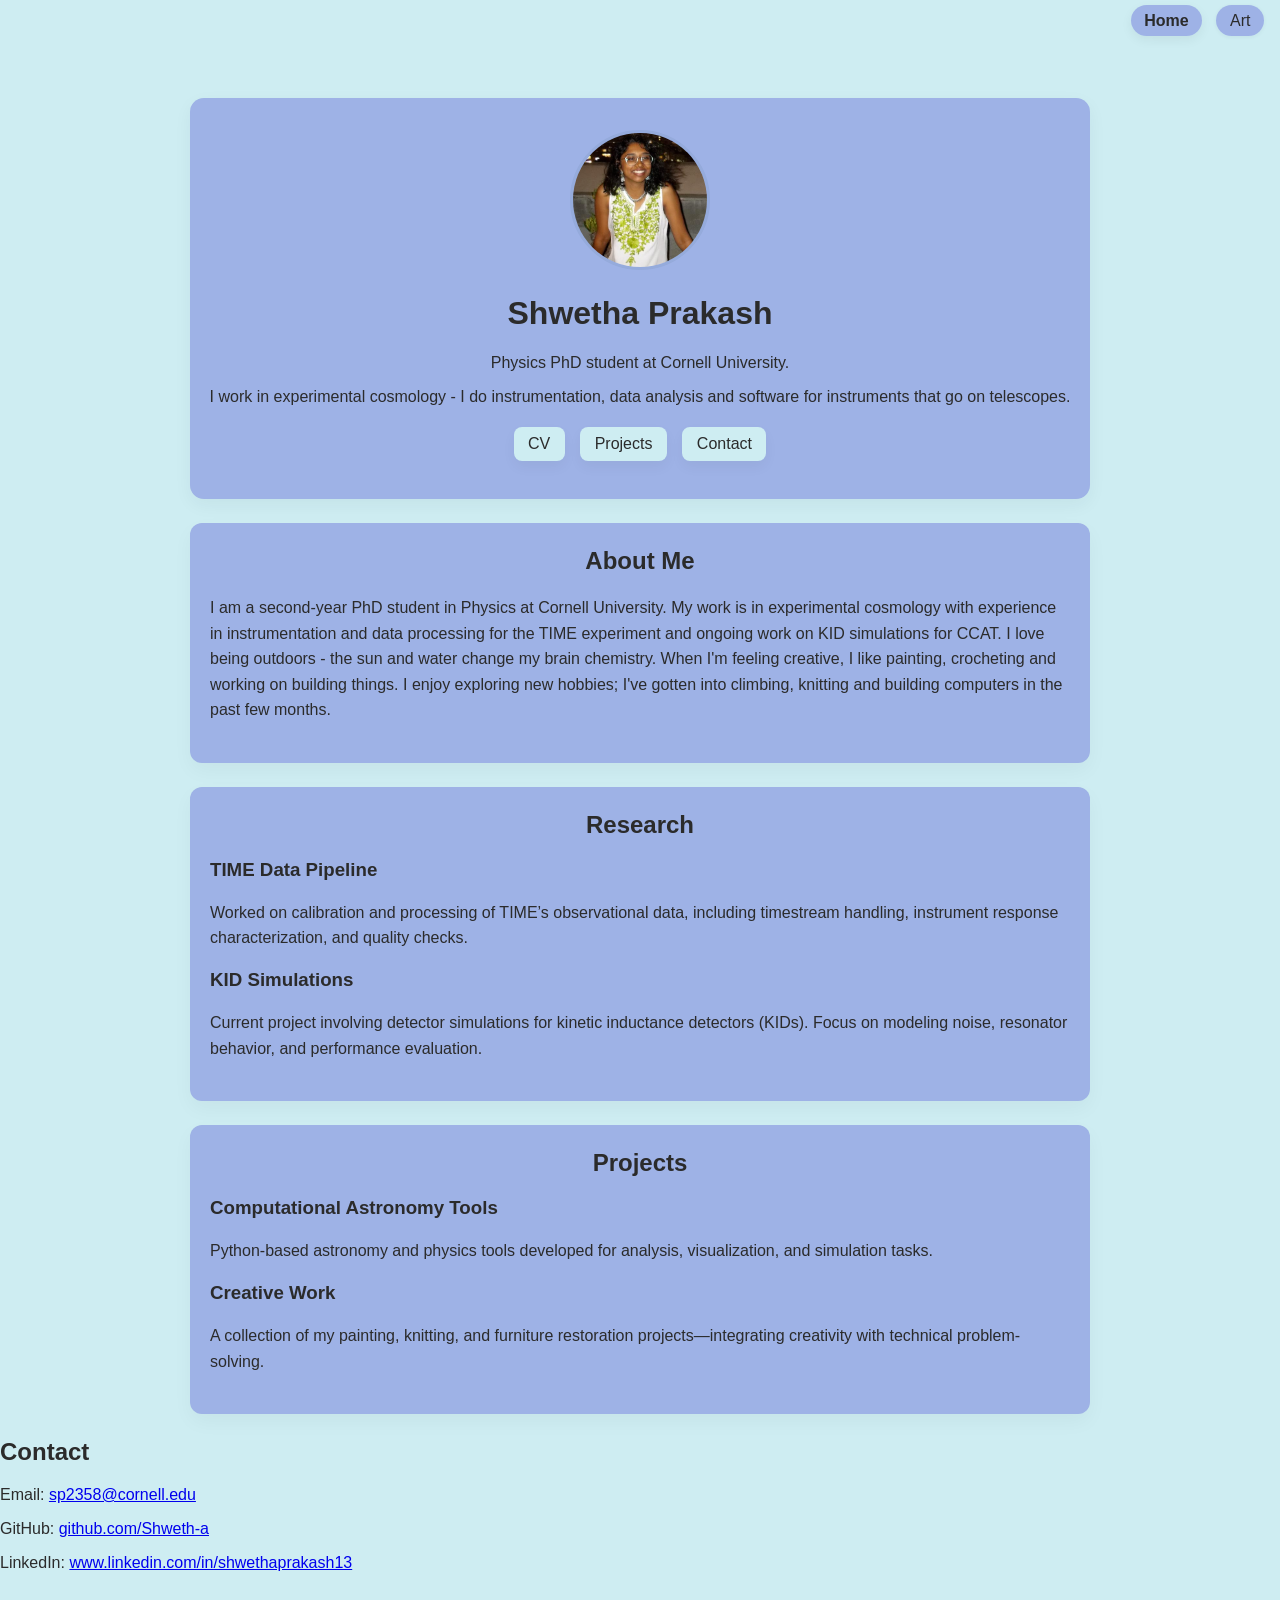
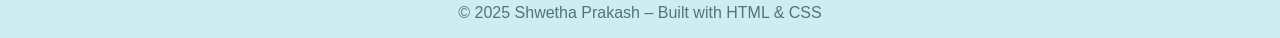
==== index.html @ f6f3fb2b "new color scheme and art page" ====
<!DOCTYPE html>
<html lang="en">
<head>
    <meta charset="UTF-8" />
    <meta name="viewport" content="width=device-width, initial-scale=1.0" />
    <title>Shwetha Prakash</title>
    <link rel="stylesheet" href="styles.css">
</head>
<body>
    <header class="site-header">
        <h1 class="sr-only">Shwetha Prakash</h1>
        <nav class="main-nav">
            <a href="index.html" aria-current="page">Home</a>
            <a href="art.html">Art</a>
        </nav>
    </header>
    <header class="hero">
        <img src="images/profile.png" alt="Your Photo" class="profile-photo" />
        <h1>Shwetha Prakash</h1>
        <p>Physics PhD student at Cornell University. </p>
        <p>I work in experimental cosmology - I do instrumentation, data analysis and software for instruments that go on telescopes. </p>
        <div class="button-container">
            <a href="cv.pdf">CV</a>
            <a href="#projects">Projects</a>
            <a href="#contact">Contact</a>
        </div>
    </header>

    <section id="about">
        <h2>About Me</h2>
        <p>I am a second-year PhD student in Physics at Cornell University. My work is in experimental cosmology with experience in instrumentation and data processing for the TIME experiment and ongoing work on KID simulations for CCAT. I love being outdoors - the sun and water change my brain chemistry. When I'm feeling creative, I like painting, crocheting and working on building things. I enjoy exploring new hobbies; I've gotten into climbing, knitting and building computers in the past few months. </p>
    </section>

    <section id="research">
        <h2>Research</h2>
        <div class="project">
            <h3>TIME Data Pipeline</h3>
            <p>Worked on calibration and processing of TIME’s observational data, including timestream handling, instrument response characterization, and quality checks.</p>
        </div>
        <div class="project">
            <h3>KID Simulations</h3>
            <p>Current project involving detector simulations for kinetic inductance detectors (KIDs). Focus on modeling noise, resonator behavior, and performance evaluation.</p>
        </div>
    </section>

    <section id="projects">
        <h2>Projects</h2>
        <div class="project">
            <h3>Computational Astronomy Tools</h3>
            <p>Python-based astronomy and physics tools developed for analysis, visualization, and simulation tasks.</p>
        </div>
        <div class="project">
            <h3>Creative Work</h3>
            <p>A collection of my painting, knitting, and furniture restoration projects—integrating creativity with technical problem-solving.</p>
        </div>
    </section>

    <section id="contact">
        <h2>Contact</h2>
        <p>Email: <a href="mailto:sp2358@cornell.edu">sp2358@cornell.edu</a></p>
        <p>GitHub: <a href="https://github.com/Shweth-a">github.com/Shweth-a</a></p>
        <p>LinkedIn: <a href="https://www.linkedin.com/in/shwethaprakash13">www.linkedin.com/in/shwethaprakash13</a></p>
    </section>

    <footer class="site-footer">
        © 2025 Shwetha Prakash – Built with HTML & CSS
    </footer>
</body>
</html>
---- styles.css ----
:root{
  --bg: #CEEDF2; 
  --white: #ffffff;
  --text: #2B2B2B; 
  --card-bg: #9EB2E6; 
}
*{box-sizing:border-box}
html,body{height:100%}
.body, body{
  margin:0;
  font-family: -apple-system, BlinkMacSystemFont, "Segoe UI", Roboto, "Helvetica Neue", Arial;
  background:var(--bg);
  color:var(--text);
  -webkit-font-smoothing:antialiased;
  -moz-osx-font-smoothing:grayscale;
}
.site-header{
  position:sticky;
  top:0;
  z-index:40;
  display:flex;
  justify-content:flex-end;
  align-items:center;
  gap:1rem;
  padding:0.75rem 1rem;
  background:transparent;
}
.site-header h1{margin:0;font-size:1rem}
.main-nav a{
  color:var(--text);
  text-decoration:none;
  margin-left:0.6rem;
  padding:0.45rem 0.85rem;
  border-radius:999px;
  background:var(--card-bg);
  box-shadow:0 1px 4px rgba(8,48,58,0.06);
}
.main-nav a[aria-current="page"]{
  font-weight:700;
  background: var(--card-bg);
  color: var(--text);
  box-shadow:0 4px 12px rgba(0,0,0,0.06);
}
.container{max-width:900px;margin:2.5rem auto;padding:0 1rem}
.hero{
  max-width:900px;
  margin:3.5rem auto 1.5rem auto;
  padding:2rem 1rem;
  border-radius:14px;
  background: var(--card-bg);
  box-shadow:0 6px 18px rgba(8,48,58,0.05);
  text-align:center;
}
.section-box,
#about, #research, #projects{
  max-width:900px;
  margin:1.5rem auto;
  padding:1.5rem 1.25rem;
  border-radius:12px;
  background:var(--card-bg);
  color:var(--text);
  box-shadow:0 8px 20px rgba(0,0,0,0.04);
}
.section-box h2, #about h2, #research h2, #projects h2{
  margin-top:0;
  color:var(--text);
  text-align:center;
}
.section-box p, #about p, #research p, #projects p{
  color:var(--text);
  line-height:1.6;
}
.button-container{margin-top:1rem}
.button-container a{
  display:inline-block;
  margin:0.35rem;
  padding:0.5rem 0.9rem;
  border-radius:8px;
  background:var(--bg);
  color:var(--text);
  text-decoration:none;
  box-shadow:0 6px 14px rgba(0,0,0,0.045);
}
.profile-photo{width:140px;height:140px;border-radius:50%;object-fit:cover;border:3px solid rgba(8,48,58,0.06);background:var(--muted)}
.intro-text h2{margin:0 0 0.5rem 0}
.intro-text p{margin:0;color:var(--text)}
.site-footer{padding:1rem;text-align:center;opacity:0.9;color:rgba(8,48,58,0.7)}

/* Art gallery */
.gallery{display:grid;grid-template-columns:repeat(auto-fill,minmax(200px,1fr));gap:1rem;margin-top:1rem}
.art-card{background:var(--card-bg);padding:0.5rem;border-radius:8px;display:flex;flex-direction:column;align-items:center}
.art-card img{width:100%;height:160px;object-fit:cover;border-radius:6px}
.art-card p{margin:0.5rem 0 0 0;font-size:0.95rem;color:var(--text)}

@media (max-width:560px){
  .intro{flex-direction:column;text-align:center}
  .profile-photo{width:120px;height:120px}
  .site-header{justify-content:flex-end;padding:0.5rem}
}

/* Utility */
.sr-only{position:absolute!important;height:1px;width:1px;overflow:hidden;clip:rect(1px,1px,1px,1px);white-space:nowrap}
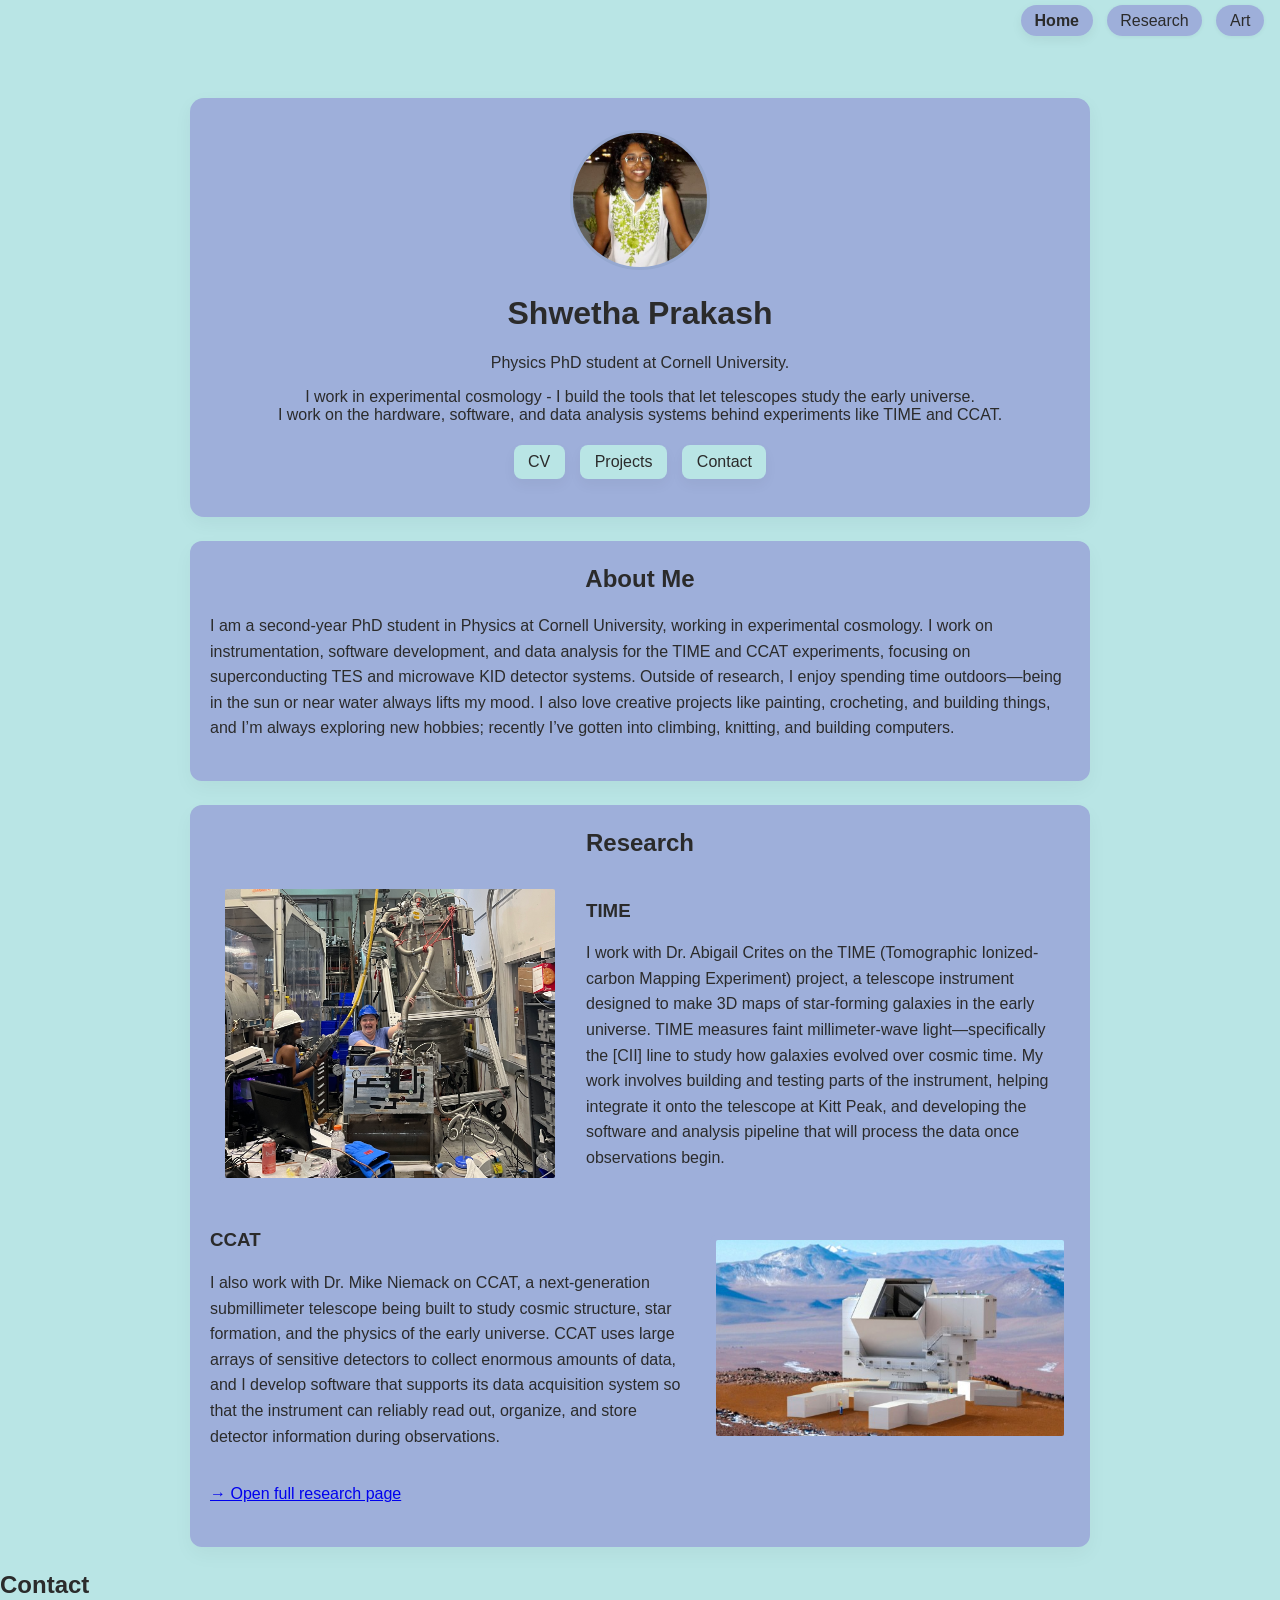
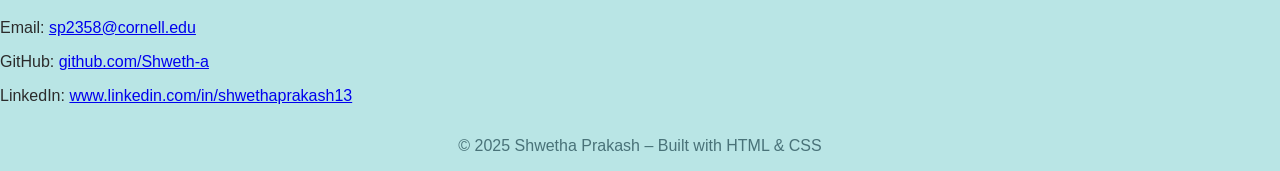
==== commit b95f9a12: "main page and art page" ====
--- a/index.html
+++ b/index.html
@@ -11,6 +11,7 @@
         <h1 class="sr-only">Shwetha Prakash</h1>
         <nav class="main-nav">
             <a href="index.html" aria-current="page">Home</a>
+            <a href="research.html">Research</a>
             <a href="art.html">Art</a>
         </nav>
     </header>
@@ -18,7 +19,8 @@
         <img src="images/profile.png" alt="Your Photo" class="profile-photo" />
         <h1>Shwetha Prakash</h1>
         <p>Physics PhD student at Cornell University. </p>
-        <p>I work in experimental cosmology - I do instrumentation, data analysis and software for instruments that go on telescopes. </p>
+        <p>I work in experimental cosmology - I build the tools that let telescopes study the early universe. <br>
+        I work on the hardware, software, and data analysis systems behind experiments like TIME and CCAT. </p>
         <div class="button-container">
             <a href="cv.pdf">CV</a>
             <a href="#projects">Projects</a>
@@ -28,31 +30,34 @@
 
     <section id="about">
         <h2>About Me</h2>
-        <p>I am a second-year PhD student in Physics at Cornell University. My work is in experimental cosmology with experience in instrumentation and data processing for the TIME experiment and ongoing work on KID simulations for CCAT. I love being outdoors - the sun and water change my brain chemistry. When I'm feeling creative, I like painting, crocheting and working on building things. I enjoy exploring new hobbies; I've gotten into climbing, knitting and building computers in the past few months. </p>
-    </section>
+        <p> I am a second-year PhD student in Physics at Cornell University, working in experimental cosmology. I work on instrumentation, software development, and data analysis for the TIME and CCAT experiments, focusing on superconducting TES and microwave KID detector systems. Outside of research, I enjoy spending time outdoors—being in the sun or near water always lifts my mood. I also love creative projects like painting, crocheting, and building things, and I’m always exploring new hobbies; recently I’ve gotten into climbing, knitting, and building computers. </p>
+        </section>
 
-    <section id="research">
+    <section id="research" class="section-box">
         <h2>Research</h2>
-        <div class="project">
-            <h3>TIME Data Pipeline</h3>
-            <p>Worked on calibration and processing of TIME’s observational data, including timestream handling, instrument response characterization, and quality checks.</p>
-        </div>
-        <div class="project">
-            <h3>KID Simulations</h3>
-            <p>Current project involving detector simulations for kinetic inductance detectors (KIDs). Focus on modeling noise, resonator behavior, and performance evaluation.</p>
-        </div>
-    </section>
+                <div class="research-grid">
+                    <div class="research-row">
+                        <div class="research-media delta5 small">
+                            <img src="images/research_pp.jpg" alt="TIME instrument" />
+                        </div>
+                        <div class="research-body">
+                            <h3>TIME</h3>
+                            <p>I work with Dr. Abigail Crites on the TIME (Tomographic Ionized-carbon Mapping Experiment) project, a telescope instrument designed to make 3D maps of star-forming galaxies in the early universe. TIME measures faint millimeter-wave light—specifically the [CII] line to study how galaxies evolved over cosmic time. My work involves building and testing parts of the instrument, helping integrate it onto the telescope at Kitt Peak, and developing the software and analysis pipeline that will process the data once observations begin.</p>
+                        </div>
+                    </div>
 
-    <section id="projects">
-        <h2>Projects</h2>
-        <div class="project">
-            <h3>Computational Astronomy Tools</h3>
-            <p>Python-based astronomy and physics tools developed for analysis, visualization, and simulation tasks.</p>
-        </div>
-        <div class="project">
-            <h3>Creative Work</h3>
-            <p>A collection of my painting, knitting, and furniture restoration projects—integrating creativity with technical problem-solving.</p>
-        </div>
+                    <div class="research-row reverse">
+                        <div class="research-body">
+                            <h3>CCAT</h3>
+                            <p>I also work with Dr. Mike Niemack on CCAT, a next-generation submillimeter telescope being built to study cosmic structure, star formation, and the physics of the early universe. CCAT uses large arrays of sensitive detectors to collect enormous amounts of data, and I develop software that supports its data acquisition system so that the instrument can reliably read out, organize, and store detector information during observations.</p>
+                        </div>
+                        <div class="research-media medium">
+                            <img src="images/research_pp2.jpg" alt="CCAT instrument" />
+                        </div>
+                    </div>
+                </div>
+        
+        <p style="margin-top:0.75rem"><a href="research.html">→ Open full research page</a></p>
     </section>
 
     <section id="contact">
--- a/styles.css
+++ b/styles.css
@@ -1,8 +1,11 @@
 :root{
-  --bg: #CEEDF2; 
+  --bg: #b9e5e5; 
   --white: #ffffff;
   --text: #2B2B2B; 
-  --card-bg: #9EB2E6; 
+  --card-bg: #9eafda; 
+  /* Research image size defaults (can be overridden per-entry) */
+  --research-img-max-width: 360px;
+  --research-img-max-height: 320px;
 }
 *{box-sizing:border-box}
 html,body{height:100%}
@@ -51,6 +54,16 @@
   box-shadow:0 6px 18px rgba(8,48,58,0.05);
   text-align:center;
 }
+
+/* Add extra space under the hero heading and more bottom padding for the intro box */
+.hero h2{margin-bottom:1.5rem}
+
+/* page-specific: add space above the Art page heading only */
+.art-page .hero{
+  padding-top:1rem;
+  padding-bottom:1rem;
+}
+.art-page .hero h2{padding-top:0;margin:1rem 0}
 .section-box,
 #about, #research, #projects{
   max-width:900px;
@@ -92,6 +105,56 @@
 .art-card img{width:100%;height:160px;object-fit:cover;border-radius:6px}
 .art-card p{margin:0.5rem 0 0 0;font-size:0.95rem;color:var(--text)}
 
+/* Framed gallery styles */
+.art-gallery{display:grid;grid-template-columns:repeat(auto-fill,minmax(220px,1fr));gap:1rem;margin-top:1rem;align-items:start}
+.art-frame{background:#b9e5e5;border-radius:10px;padding:0.6rem;display:flex;flex-direction:column;align-items:center;box-shadow:0 8px 18px rgba(0,0,0,0.04);}
+.art-frame img{width:100%;height:220px;object-fit:cover;border-radius:6px;border:6px solid var(--card-bg);background:var(--white)}
+.art-meta{margin-top:0.6rem;font-size:0.85rem;color:var(--text);opacity:0.75}
+
+/* separate the art intro box from the main heading */
+/* .art-intro removed: intro box deleted from art page */
+
+/* Lightbox / zoom styles */
+.lightbox{position:fixed;inset:0;display:none;align-items:center;justify-content:center;background:rgba(0,0,0,0.8);z-index:1200;padding:2rem}
+.lightbox.open{display:flex}
+.lightbox-img{max-width:92%;max-height:92vh;border-radius:8px;box-shadow:0 18px 40px rgba(0,0,0,0.6)}
+.lightbox-caption{color:var(--white);margin-top:0.75rem;text-align:center;opacity:0.95}
+.lightbox-close{position:absolute;right:1rem;top:1rem;background:transparent;border:none;color:var(--white);font-size:2.2rem;line-height:1;cursor:pointer}
+.lightbox-close:focus{outline:2px solid var(--white);outline-offset:4px}
+
+/* prevent background scroll when lightbox open */
+body.lightbox-open{overflow:hidden}
+
+/* Research section: image left, text right inside boxed section */
+.research-content{display:flex;gap:1rem;align-items:flex-start}
+.research-grid{display:flex;flex-direction:column;gap:1rem}
+.research-row{display:grid;gap:1rem;align-items:center;grid-auto-flow:dense}
+/* Non-reverse rows: media on the left (fixed max width), text on the right (flexible)
+  Reverse rows: text on the left (flexible), media on the right (fixed max width) */
+.research-row:not(.reverse){grid-template-columns: minmax(0, var(--research-img-max-width)) 1fr}
+.research-row.reverse{grid-template-columns: 1fr minmax(0, var(--research-img-max-width))}
+.research-row.reverse > .research-media{grid-column:2}
+.research-row.reverse > .research-body{grid-column:1}
+.research-row > .research-body,
+.research-row > .research-media{min-width:0}
+.research-media{display:flex;align-items:center;justify-content:center}
+.research-media img{display:block;width:100%;max-width:var(--research-img-max-width);max-height:var(--research-img-max-height);height:auto;object-fit:cover;border-radius:8px;flex:0 0 auto;border:6px solid var(--card-bg);background:var(--white)}
+.research-media.small img{max-width:260px}
+.research-media.medium img{max-width:360px}
+.research-media.large img{max-width:520px}
+/* Per-entry tweak: make an image exactly 5mm smaller in both dimensions */
+.research-media.delta5 img{
+  max-width: calc(var(--research-img-max-width) - 5mm);
+  max-height: calc(var(--research-img-max-height) - 5mm);
+}
+.research-body{padding:0.25rem 0}
+
+@media (max-width:680px){
+  .research-content{flex-direction:column}
+  .research-row{grid-template-columns:1fr;}
+  .research-media img{height:auto;border-width:4px;max-width:100%}
+}
+
 @media (max-width:560px){
   .intro{flex-direction:column;text-align:center}
   .profile-photo{width:120px;height:120px}
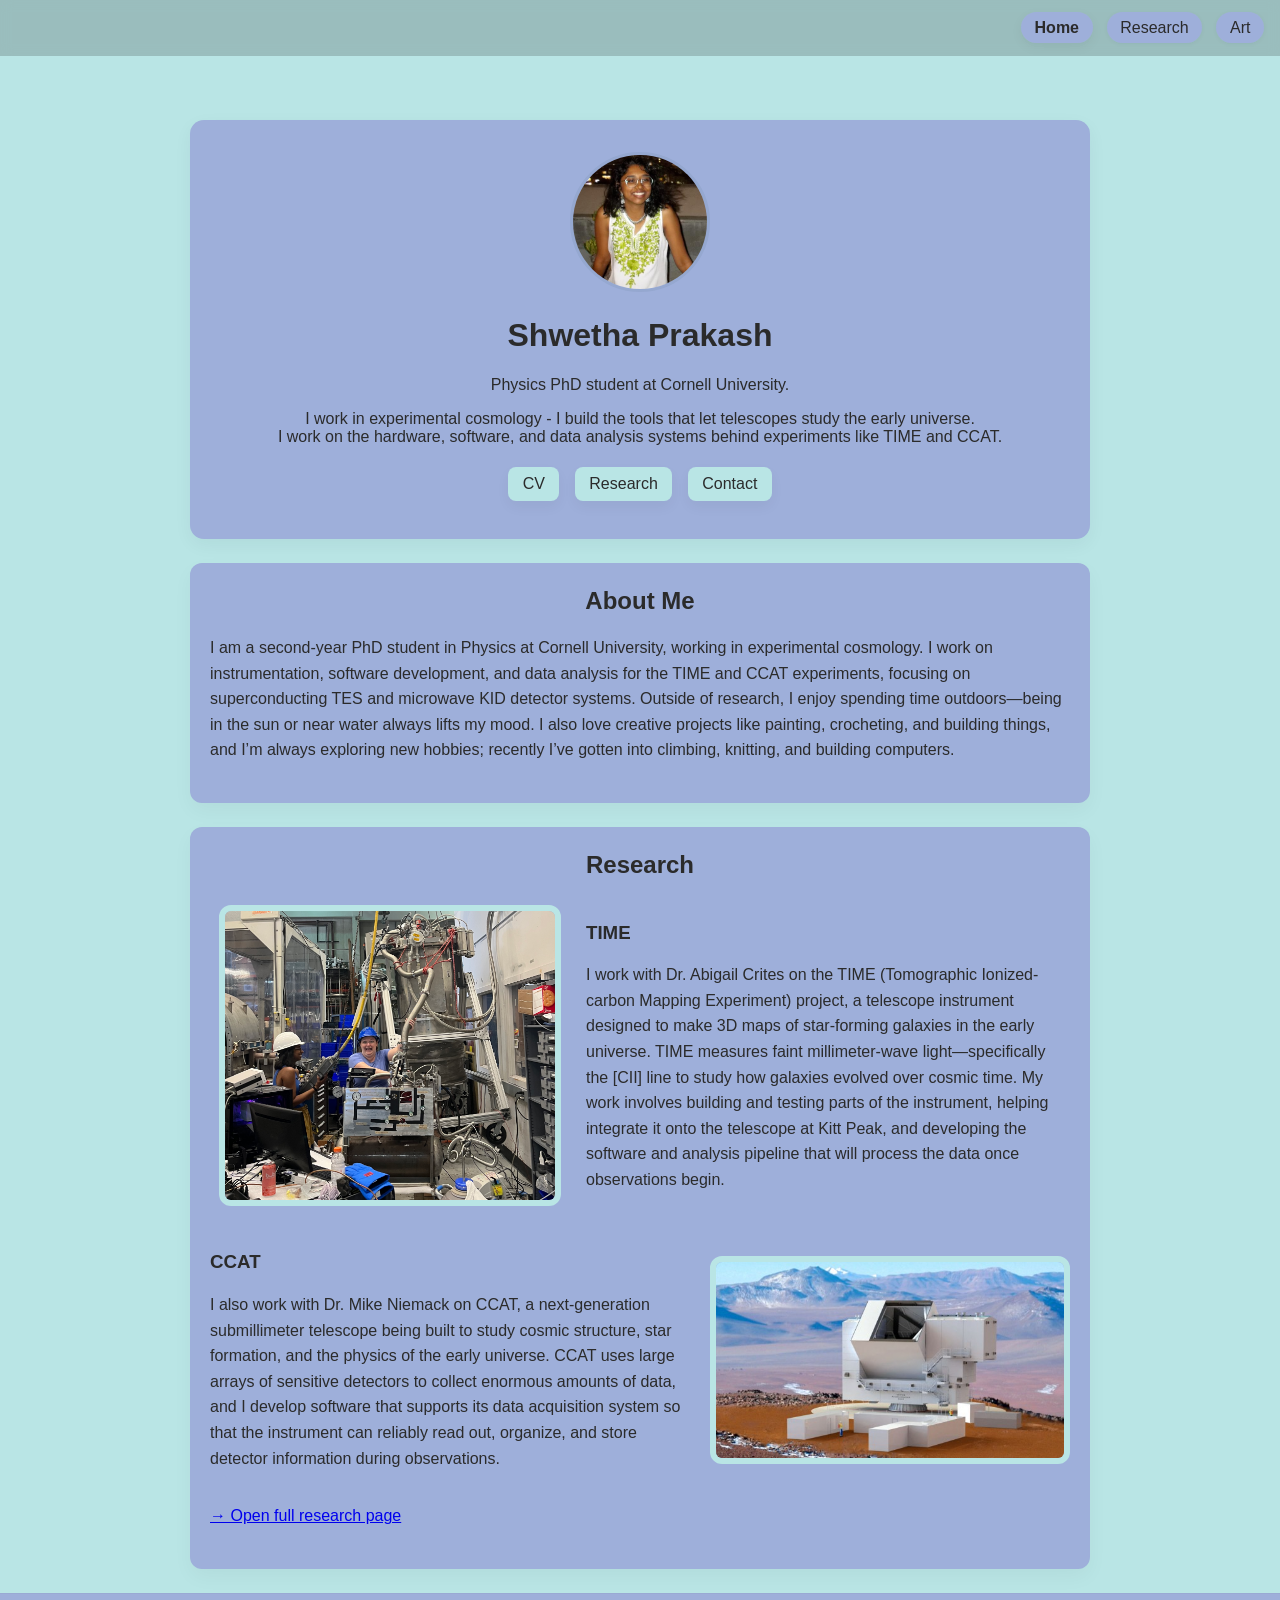
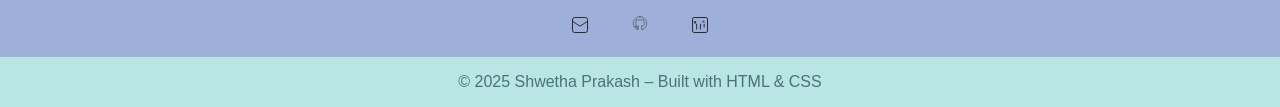
==== commit 88af771c: "new edits" ====
--- a/index.html
+++ b/index.html
@@ -23,8 +23,8 @@
         I work on the hardware, software, and data analysis systems behind experiments like TIME and CCAT. </p>
         <div class="button-container">
             <a href="cv.pdf">CV</a>
-            <a href="#projects">Projects</a>
-            <a href="#contact">Contact</a>
+            <a href="#projects">Research</a>
+            <a href="#site-footer">Contact</a>
         </div>
     </header>
 
@@ -60,15 +60,23 @@
         <p style="margin-top:0.75rem"><a href="research.html">→ Open full research page</a></p>
     </section>
 
-    <section id="contact">
-        <h2>Contact</h2>
-        <p>Email: <a href="mailto:sp2358@cornell.edu">sp2358@cornell.edu</a></p>
-        <p>GitHub: <a href="https://github.com/Shweth-a">github.com/Shweth-a</a></p>
-        <p>LinkedIn: <a href="https://www.linkedin.com/in/shwethaprakash13">www.linkedin.com/in/shwethaprakash13</a></p>
-    </section>
+    <!-- contact section removed; replaced by footer icon strip -->
 
-    <footer class="site-footer">
-        © 2025 Shwetha Prakash – Built with HTML & CSS
-    </footer>
+        <div class="contact-strip" aria-label="Contact links">
+            <a href="mailto:sp2358@cornell.edu" title="Email" aria-label="Email">
+                <svg viewBox="0 0 24 24" fill="none" xmlns="http://www.w3.org/2000/svg" aria-hidden="true"><path d="M3 5.5v13A2.5 2.5 0 0 0 5.5 21h13a2.5 2.5 0 0 0 2.5-2.5v-13A2.5 2.5 0 0 0 18.5 3h-13A2.5 2.5 0 0 0 3 5.5z" stroke="currentColor" stroke-width="1.2" stroke-linecap="round" stroke-linejoin="round"/><path d="M21 7.5l-9 6-9-6" stroke="currentColor" stroke-width="1.2" stroke-linecap="round" stroke-linejoin="round"/></svg>
+            </a>
+            <a href="https://github.com/Shweth-a" title="GitHub" aria-label="GitHub" target="_blank" rel="noopener noreferrer">
+                <svg viewBox="0 0 24 24" fill="none" xmlns="http://www.w3.org/2000/svg" aria-hidden="true"><path d="M12 2C7.58 2 4 5.58 4 10c0 3.54 2.29 6.53 5.47 7.59.4.07.55-.17.55-.38 0-.19-.01-.82-.01-1.49-2.01.37-2.53-.49-2.69-.94-.09-.23-.48-.94-.82-1.13-.28-.15-.68-.52-.01-.53.63-.01 1.08.58 1.23.82.72 1.21 1.87.87 2.33.66.07-.52.28-.87.51-1.07-1.78-.2-3.64-.89-3.64-3.95 0-.87.31-1.59.82-2.15-.08-.2-.36-1.02.08-2.12 0 0 .67-.21 2.2.82.64-.18 1.32-.28 2-.28.68 0 1.36.1 2 .28 1.53-1.04 2.2-.82 2.2-.82.44 1.1.16 1.92.08 2.12.51.56.82 1.28.82 2.15 0 3.07-1.87 3.75-3.65 3.95.29.25.54.73.54 1.48 0 1.07-.01 1.93-.01 2.19 0 .21.15.46.55.38C17.71 16.53 20 13.54 20 10c0-4.42-3.58-8-8-8z" stroke="currentColor" stroke-width="0.6" stroke-linecap="round" stroke-linejoin="round"/></svg>
+            </a>
+            <a href="https://www.linkedin.com/in/shwethaprakash13" title="LinkedIn" aria-label="LinkedIn" target="_blank" rel="noopener noreferrer">
+                <svg viewBox="0 0 24 24" fill="none" xmlns="http://www.w3.org/2000/svg" aria-hidden="true"><rect x="3" y="3" width="18" height="18" rx="2" stroke="currentColor" stroke-width="1.2"/><path d="M8 11v6" stroke="currentColor" stroke-width="1.2" stroke-linecap="round" stroke-linejoin="round"/><path d="M6 9.5a1 1 0 1 1 0-2 1 1 0 0 1 0 2z" stroke="currentColor" stroke-width="1.2" stroke-linecap="round" stroke-linejoin="round"/><path d="M12.5 11v6" stroke="currentColor" stroke-width="1.2" stroke-linecap="round" stroke-linejoin="round"/><path d="M17 11v3.5" stroke="currentColor" stroke-width="1.2" stroke-linecap="round" stroke-linejoin="round"/><path d="M17 8.5a1 1 0 0 0-1-1 1 1 0 0 0-1 1v0" stroke="currentColor" stroke-width="1.2" stroke-linecap="round" stroke-linejoin="round"/></svg>
+            </a>
+        </div>
+
+        <footer id="site-footer" class="site-footer">
+            © 2025 Shwetha Prakash – Built with HTML & CSS
+        </footer>
+    <script src="site.js" defer></script>
 </body>
 </html>
--- a/styles.css
+++ b/styles.css
@@ -6,6 +6,8 @@
   /* Research image size defaults (can be overridden per-entry) */
   --research-img-max-width: 360px;
   --research-img-max-height: 320px;
+  /* explicit frame border color (teal) */
+  --frame-border: #0f9d9a;
 }
 *{box-sizing:border-box}
 html,body{height:100%}
@@ -17,16 +19,25 @@
   -webkit-font-smoothing:antialiased;
   -moz-osx-font-smoothing:grayscale;
 }
+
+/* Page transition and toolbar-safe spacing */
+body{transition:opacity 360ms ease; padding-top:64px}
+.page-exit{opacity:0}
 .site-header{
-  position:sticky;
+  position:fixed;
   top:0;
-  z-index:40;
+  left:0;
+  right:0;
+  height:56px;
+  z-index:80;
   display:flex;
   justify-content:flex-end;
   align-items:center;
   gap:1rem;
-  padding:0.75rem 1rem;
-  background:transparent;
+  padding:0.6rem 1rem;
+  /* a few shades darker than the page background */
+  background: rgba(148,183,183,0.85); /* derived from --bg (#b9e5e5) */
+  backdrop-filter: blur(6px);
 }
 .site-header h1{margin:0;font-size:1rem}
 .main-nav a{
@@ -93,6 +104,7 @@
   color:var(--text);
   text-decoration:none;
   box-shadow:0 6px 14px rgba(0,0,0,0.045);
+  transition:transform 240ms ease, box-shadow 240ms ease;
 }
 .profile-photo{width:140px;height:140px;border-radius:50%;object-fit:cover;border:3px solid rgba(8,48,58,0.06);background:var(--muted)}
 .intro-text h2{margin:0 0 0.5rem 0}
@@ -102,13 +114,16 @@
 /* Art gallery */
 .gallery{display:grid;grid-template-columns:repeat(auto-fill,minmax(200px,1fr));gap:1rem;margin-top:1rem}
 .art-card{background:var(--card-bg);padding:0.5rem;border-radius:8px;display:flex;flex-direction:column;align-items:center}
-.art-card img{width:100%;height:160px;object-fit:cover;border-radius:6px}
+.art-card img{width:100%;height:160px;object-fit:cover;border-radius:12px}
 .art-card p{margin:0.5rem 0 0 0;font-size:0.95rem;color:var(--text)}
 
 /* Framed gallery styles */
 .art-gallery{display:grid;grid-template-columns:repeat(auto-fill,minmax(220px,1fr));gap:1rem;margin-top:1rem;align-items:start}
-.art-frame{background:#b9e5e5;border-radius:10px;padding:0.6rem;display:flex;flex-direction:column;align-items:center;box-shadow:0 8px 18px rgba(0,0,0,0.04);}
-.art-frame img{width:100%;height:220px;object-fit:cover;border-radius:6px;border:6px solid var(--card-bg);background:var(--white)}
+.art-frame{background:transparent;border-radius:10px;padding:0;display:flex;flex-direction:column;align-items:center;box-shadow:0 8px 18px rgba(0,0,0,0.04);} 
+.art-frame img{width:100%;height:220px;object-fit:cover;border-radius:12px;border:6px solid var(--bg);background:var(--white)}
+
+/* ensure any gallery images have rounded corners */
+.art-gallery img, .gallery img{border-radius:12px}
 .art-meta{margin-top:0.6rem;font-size:0.85rem;color:var(--text);opacity:0.75}
 
 /* separate the art intro box from the main heading */
@@ -137,8 +152,8 @@
 .research-row.reverse > .research-body{grid-column:1}
 .research-row > .research-body,
 .research-row > .research-media{min-width:0}
-.research-media{display:flex;align-items:center;justify-content:center}
-.research-media img{display:block;width:100%;max-width:var(--research-img-max-width);max-height:var(--research-img-max-height);height:auto;object-fit:cover;border-radius:8px;flex:0 0 auto;border:6px solid var(--card-bg);background:var(--white)}
+.research-media{display:flex;align-items:center;justify-content:center;background:transparent;padding:0;border-radius:10px}
+.research-media img{display:block;width:100%;max-width:var(--research-img-max-width);max-height:var(--research-img-max-height);height:auto;object-fit:cover;border-radius:12px;flex:0 0 auto;border:6px solid var(--bg);background:var(--white)}
 .research-media.small img{max-width:260px}
 .research-media.medium img{max-width:360px}
 .research-media.large img{max-width:520px}
@@ -149,16 +164,54 @@
 }
 .research-body{padding:0.25rem 0}
 
+/* Subtle hover/interaction animations */
+.instrument-card, .detector-card, .art-frame{transition:transform 260ms cubic-bezier(.2,.9,.2,1), box-shadow 260ms ease}
+.instrument-card:hover, .detector-card:hover{transform:translateY(-6px);box-shadow:0 12px 30px rgba(8,48,58,0.08)}
+.art-frame:hover{transform:translateY(-6px);box-shadow:0 18px 40px rgba(0,0,0,0.08)}
+.main-nav a{transition:background 220ms ease, transform 200ms ease}
+.main-nav a:hover{transform:translateY(-2px)}
+.button-container a:hover{transform:translateY(-2px);box-shadow:0 10px 22px rgba(0,0,0,0.06)}
+
+/* Contact strip in footer */
+.contact-strip{display:flex;gap:1rem;justify-content:center;align-items:center;padding:0.6rem;background:var(--card-bg);border-top:1px solid rgba(0,0,0,0.03)}
+.contact-strip a{display:inline-flex;align-items:center;justify-content:center;width:44px;height:44px;border-radius:10px;background:transparent;color:var(--text);text-decoration:none;border:1px solid transparent;transition:background 180ms ease, transform 180ms ease}
+.contact-strip a:hover{background:rgba(255,255,255,0.06);transform:translateY(-3px)}
+.contact-strip svg{width:20px;height:20px;display:block}
+
+@media (prefers-reduced-motion:reduce){
+  .instrument-card, .detector-card, .art-frame, .main-nav a, .button-container a{transition:none;transform:none}
+}
+
 @media (max-width:680px){
+  /* Header/nav adjustments */
+  .site-header{padding:0.5rem}
+  .main-nav a{padding:0.32rem 0.6rem;font-size:0.95rem}
+
+  /* Hero: make profile photo smaller and center it */
+  .hero{margin:2rem auto 1rem auto;padding:1rem;border-radius:12px}
+  .hero .profile-photo{width:110px;height:110px;display:block;margin:0 auto 0.75rem}
+
+  /* Research: stack rows vertically and enforce media-first ordering
+     For normal rows the DOM is media then body -> column shows media then body
+     For reversed rows the DOM is body then media -> column-reverse shows media then body */
   .research-content{flex-direction:column}
-  .research-row{grid-template-columns:1fr;}
-  .research-media img{height:auto;border-width:4px;max-width:100%}
-}
-
-@media (max-width:560px){
-  .intro{flex-direction:column;text-align:center}
-  .profile-photo{width:120px;height:120px}
-  .site-header{justify-content:flex-end;padding:0.5rem}
+  .research-row{display:flex !important;flex-direction:column;gap:0.75rem}
+  .research-row.reverse{flex-direction:column-reverse}
+  .research-row > .research-media,
+  .research-row > .research-body{width:100%;min-width:0}
+  .research-media img{height:auto;border-width:4px;max-width:100%;max-height:none}
+
+  /* Gallery and buttons scale down */
+  .art-gallery{grid-template-columns:repeat(auto-fill,minmax(160px,1fr))}
+  .button-container a{display:inline-block;padding:0.45rem 0.7rem}
+}
+
+@media (max-width:420px){
+  .profile-photo{width:96px;height:96px}
+  .main-nav a{padding:0.3rem 0.45rem;font-size:0.9rem}
+  .hero h1{font-size:1.25rem}
+  .research-media.small img{max-width:220px}
+  .research-media.medium img{max-width:300px}
 }
 
 /* Utility */
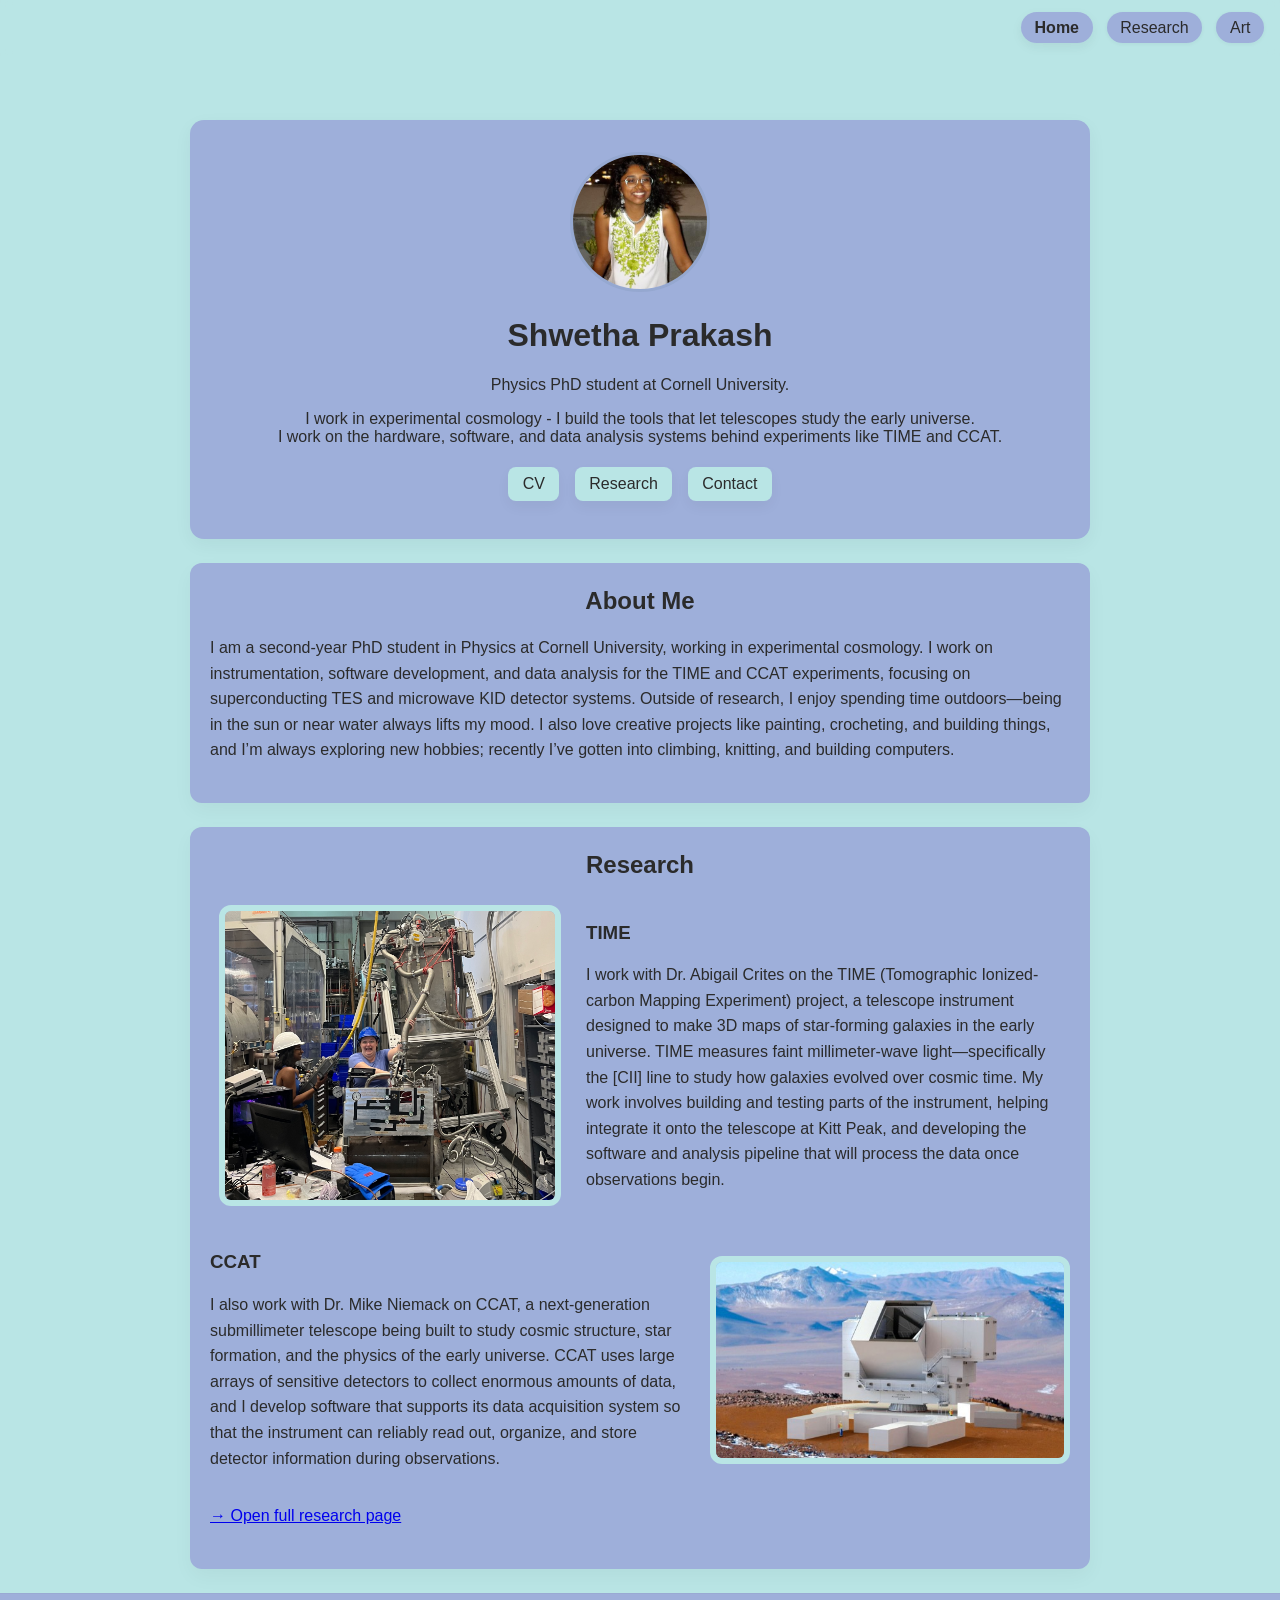
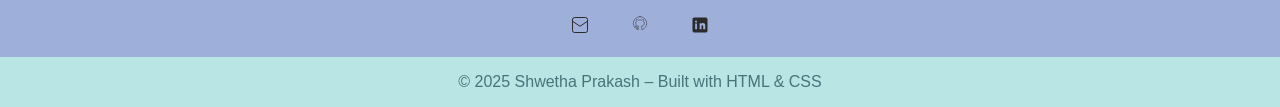
==== commit 38f03032: "UI: toolbar transparency, link targets, LinkedIn icon" ====
--- a/index.html
+++ b/index.html
@@ -23,7 +23,7 @@
         I work on the hardware, software, and data analysis systems behind experiments like TIME and CCAT. </p>
         <div class="button-container">
             <a href="cv.pdf">CV</a>
-            <a href="#projects">Research</a>
+            <a href="#research">Research</a>
             <a href="#site-footer">Contact</a>
         </div>
     </header>
@@ -70,7 +70,9 @@
                 <svg viewBox="0 0 24 24" fill="none" xmlns="http://www.w3.org/2000/svg" aria-hidden="true"><path d="M12 2C7.58 2 4 5.58 4 10c0 3.54 2.29 6.53 5.47 7.59.4.07.55-.17.55-.38 0-.19-.01-.82-.01-1.49-2.01.37-2.53-.49-2.69-.94-.09-.23-.48-.94-.82-1.13-.28-.15-.68-.52-.01-.53.63-.01 1.08.58 1.23.82.72 1.21 1.87.87 2.33.66.07-.52.28-.87.51-1.07-1.78-.2-3.64-.89-3.64-3.95 0-.87.31-1.59.82-2.15-.08-.2-.36-1.02.08-2.12 0 0 .67-.21 2.2.82.64-.18 1.32-.28 2-.28.68 0 1.36.1 2 .28 1.53-1.04 2.2-.82 2.2-.82.44 1.1.16 1.92.08 2.12.51.56.82 1.28.82 2.15 0 3.07-1.87 3.75-3.65 3.95.29.25.54.73.54 1.48 0 1.07-.01 1.93-.01 2.19 0 .21.15.46.55.38C17.71 16.53 20 13.54 20 10c0-4.42-3.58-8-8-8z" stroke="currentColor" stroke-width="0.6" stroke-linecap="round" stroke-linejoin="round"/></svg>
             </a>
             <a href="https://www.linkedin.com/in/shwethaprakash13" title="LinkedIn" aria-label="LinkedIn" target="_blank" rel="noopener noreferrer">
-                <svg viewBox="0 0 24 24" fill="none" xmlns="http://www.w3.org/2000/svg" aria-hidden="true"><rect x="3" y="3" width="18" height="18" rx="2" stroke="currentColor" stroke-width="1.2"/><path d="M8 11v6" stroke="currentColor" stroke-width="1.2" stroke-linecap="round" stroke-linejoin="round"/><path d="M6 9.5a1 1 0 1 1 0-2 1 1 0 0 1 0 2z" stroke="currentColor" stroke-width="1.2" stroke-linecap="round" stroke-linejoin="round"/><path d="M12.5 11v6" stroke="currentColor" stroke-width="1.2" stroke-linecap="round" stroke-linejoin="round"/><path d="M17 11v3.5" stroke="currentColor" stroke-width="1.2" stroke-linecap="round" stroke-linejoin="round"/><path d="M17 8.5a1 1 0 0 0-1-1 1 1 0 0 0-1 1v0" stroke="currentColor" stroke-width="1.2" stroke-linecap="round" stroke-linejoin="round"/></svg>
+                <svg viewBox="0 0 24 24" width="20" height="20" fill="currentColor" xmlns="http://www.w3.org/2000/svg" aria-hidden="true">
+                    <path d="M19 3H5a2 2 0 0 0-2 2v14a2 2 0 0 0 2 2h14a2 2 0 0 0 2-2V5a2 2 0 0 0-2-2zM8.339 17H6.188V10.2h2.15V17zM7.263 9.183a1.246 1.246 0 1 1 .001-2.493 1.246 1.246 0 0 1-.001 2.493zM18 17h-2.148v-3.4c0-.81-.29-1.36-1.01-1.36-.55 0-.87.37-1.01.73-.05.12-.06.29-.06.45V17H11.6s.03-6.53 0-7.2h2.148v1.02c.29-.45.81-1.09 1.98-1.09 1.45 0 2.54.94 2.54 2.97V17z"/>
+                </svg>
             </a>
         </div>
 
--- a/styles.css
+++ b/styles.css
@@ -35,8 +35,9 @@
   align-items:center;
   gap:1rem;
   padding:0.6rem 1rem;
-  /* a few shades darker than the page background */
-  background: rgba(148,183,183,0.85); /* derived from --bg (#b9e5e5) */
+  /* same color as the page background but 60% opaque; fallback then modern color-mix */
+  background: rgba(185,229,229,0.6); /* fallback for browsers without color-mix */
+  background: color-mix(in srgb, var(--bg) 60%, transparent);
   backdrop-filter: blur(6px);
 }
 .site-header h1{margin:0;font-size:1rem}
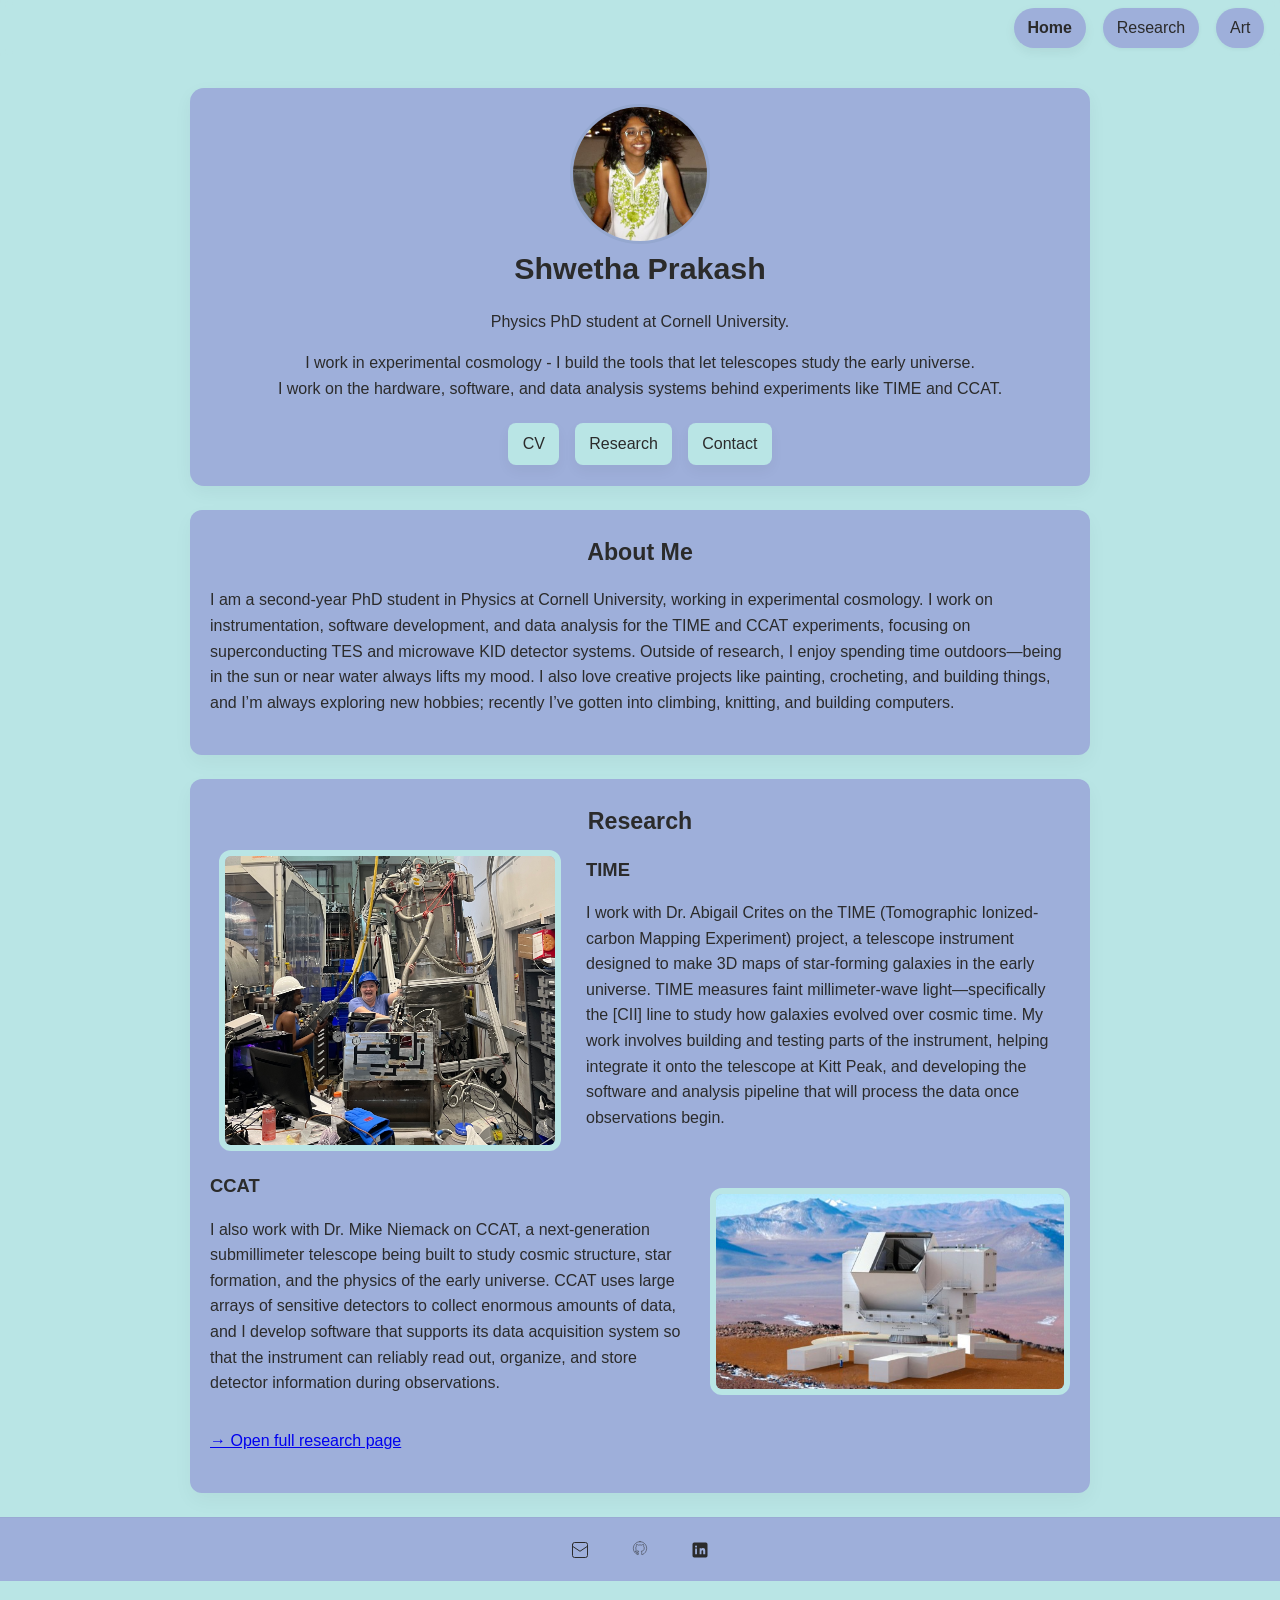
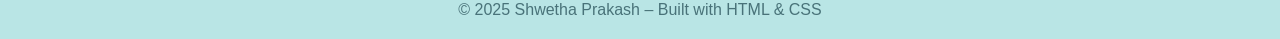
==== commit 66927968: "Site: polish UI — toolbar, hero spacing, art fixes, research anchors - Restore header/toolbar appear" ====
--- a/index.html
+++ b/index.html
@@ -3,6 +3,7 @@
 <head>
     <meta charset="UTF-8" />
     <meta name="viewport" content="width=device-width, initial-scale=1.0" />
+    <meta name="description" content="Shwetha Prakash — physics PhD student working on experimental cosmology, instrumentation, and data analysis (TIME, CCAT)." />
     <title>Shwetha Prakash</title>
     <link rel="stylesheet" href="styles.css">
 </head>
--- a/styles.css
+++ b/styles.css
@@ -13,11 +13,13 @@
 html,body{height:100%}
 .body, body{
   margin:0;
-  font-family: -apple-system, BlinkMacSystemFont, "Segoe UI", Roboto, "Helvetica Neue", Arial;
+  font-family: -apple-system, BlinkMacSystemFont, "Segoe UI", Roboto, "Helvetica Neue", Arial, system-ui;
   background:var(--bg);
   color:var(--text);
   -webkit-font-smoothing:antialiased;
   -moz-osx-font-smoothing:grayscale;
+  font-size:16px; /* base size */
+  line-height:1.6;
 }
 
 /* Page transition and toolbar-safe spacing */
@@ -59,16 +61,50 @@
 .container{max-width:900px;margin:2.5rem auto;padding:0 1rem}
 .hero{
   max-width:900px;
-  margin:3.5rem auto 1.5rem auto;
-  padding:2rem 1rem;
+  /* restored to a tighter spacing similar to the previous layout */
+  margin:1.5rem auto 1rem auto;
+  padding:1rem 1rem;
   border-radius:14px;
   background: var(--card-bg);
   box-shadow:0 6px 18px rgba(8,48,58,0.05);
   text-align:center;
 }
 
+/* global image handling */
+img{max-width:100%;height:auto;display:block}
+
+/* ensure homepage profile photo centers always */
+.hero .profile-photo{display:block;margin:0 auto}
+
+/* typographic scale */
+h1{font-size:1.9rem;margin:0 0 0.4rem 0}
+h2{font-size:1.45rem;margin:0 0 0.6rem 0}
+h3{font-size:1.15rem;margin:0 0 0.5rem 0}
+
+/* slightly more breathing room for sections */
+.section-box,
+.hero,
+.art-gallery,
+.gallery{margin-bottom:1.5rem}
+
+/* small subnav buttons on the research page */
+.subnav a{display:inline-block;padding:0.28rem 0.5rem;border-radius:8px;background:var(--bg);color:var(--text);text-decoration:none;font-size:0.95rem}
+.subnav{font-size:0.95rem}
+
+/* art frame placeholder uses card-bg so empty areas match cards */
+.art-frame{background:var(--card-bg)}
+.art-frame img{background:transparent}
+
+/* responsive nav: wrap and stack on small screens */
+.main-nav{display:flex;gap:0.5rem;align-items:center}
+@media (max-width:520px){
+  .site-header{justify-content:space-between;padding:0.5rem}
+  .main-nav{flex-direction:column;align-items:flex-end;gap:0.4rem}
+  .main-nav a{padding:0.4rem 0.6rem}
+}
+
 /* Add extra space under the hero heading and more bottom padding for the intro box */
-.hero h2{margin-bottom:1.5rem}
+.hero h2{margin-bottom:1rem}
 
 /* page-specific: add space above the Art page heading only */
 .art-page .hero{
@@ -120,12 +156,13 @@
 
 /* Framed gallery styles */
 .art-gallery{display:grid;grid-template-columns:repeat(auto-fill,minmax(220px,1fr));gap:1rem;margin-top:1rem;align-items:start}
-.art-frame{background:transparent;border-radius:10px;padding:0;display:flex;flex-direction:column;align-items:center;box-shadow:0 8px 18px rgba(0,0,0,0.04);} 
-.art-frame img{width:100%;height:220px;object-fit:cover;border-radius:12px;border:6px solid var(--bg);background:var(--white)}
+.art-frame{background:var(--card-bg);border-radius:10px;padding:0;display:flex;flex-direction:column;align-items:center;overflow:hidden} 
+.art-frame img{width:100%;height:220px;object-fit:cover;border-radius:12px;border:6px solid var(--bg);background:transparent;display:block}
+.art-frame .art-meta{background:var(--card-bg);width:100%;padding:0.5rem 0;margin-top:0;text-align:center}
 
 /* ensure any gallery images have rounded corners */
 .art-gallery img, .gallery img{border-radius:12px}
-.art-meta{margin-top:0.6rem;font-size:0.85rem;color:var(--text);opacity:0.75}
+.art-meta{margin-top:0.6rem;font-size:0.85rem;color:rgba(43,43,43,0.85)}
 
 /* separate the art intro box from the main heading */
 /* .art-intro removed: intro box deleted from art page */
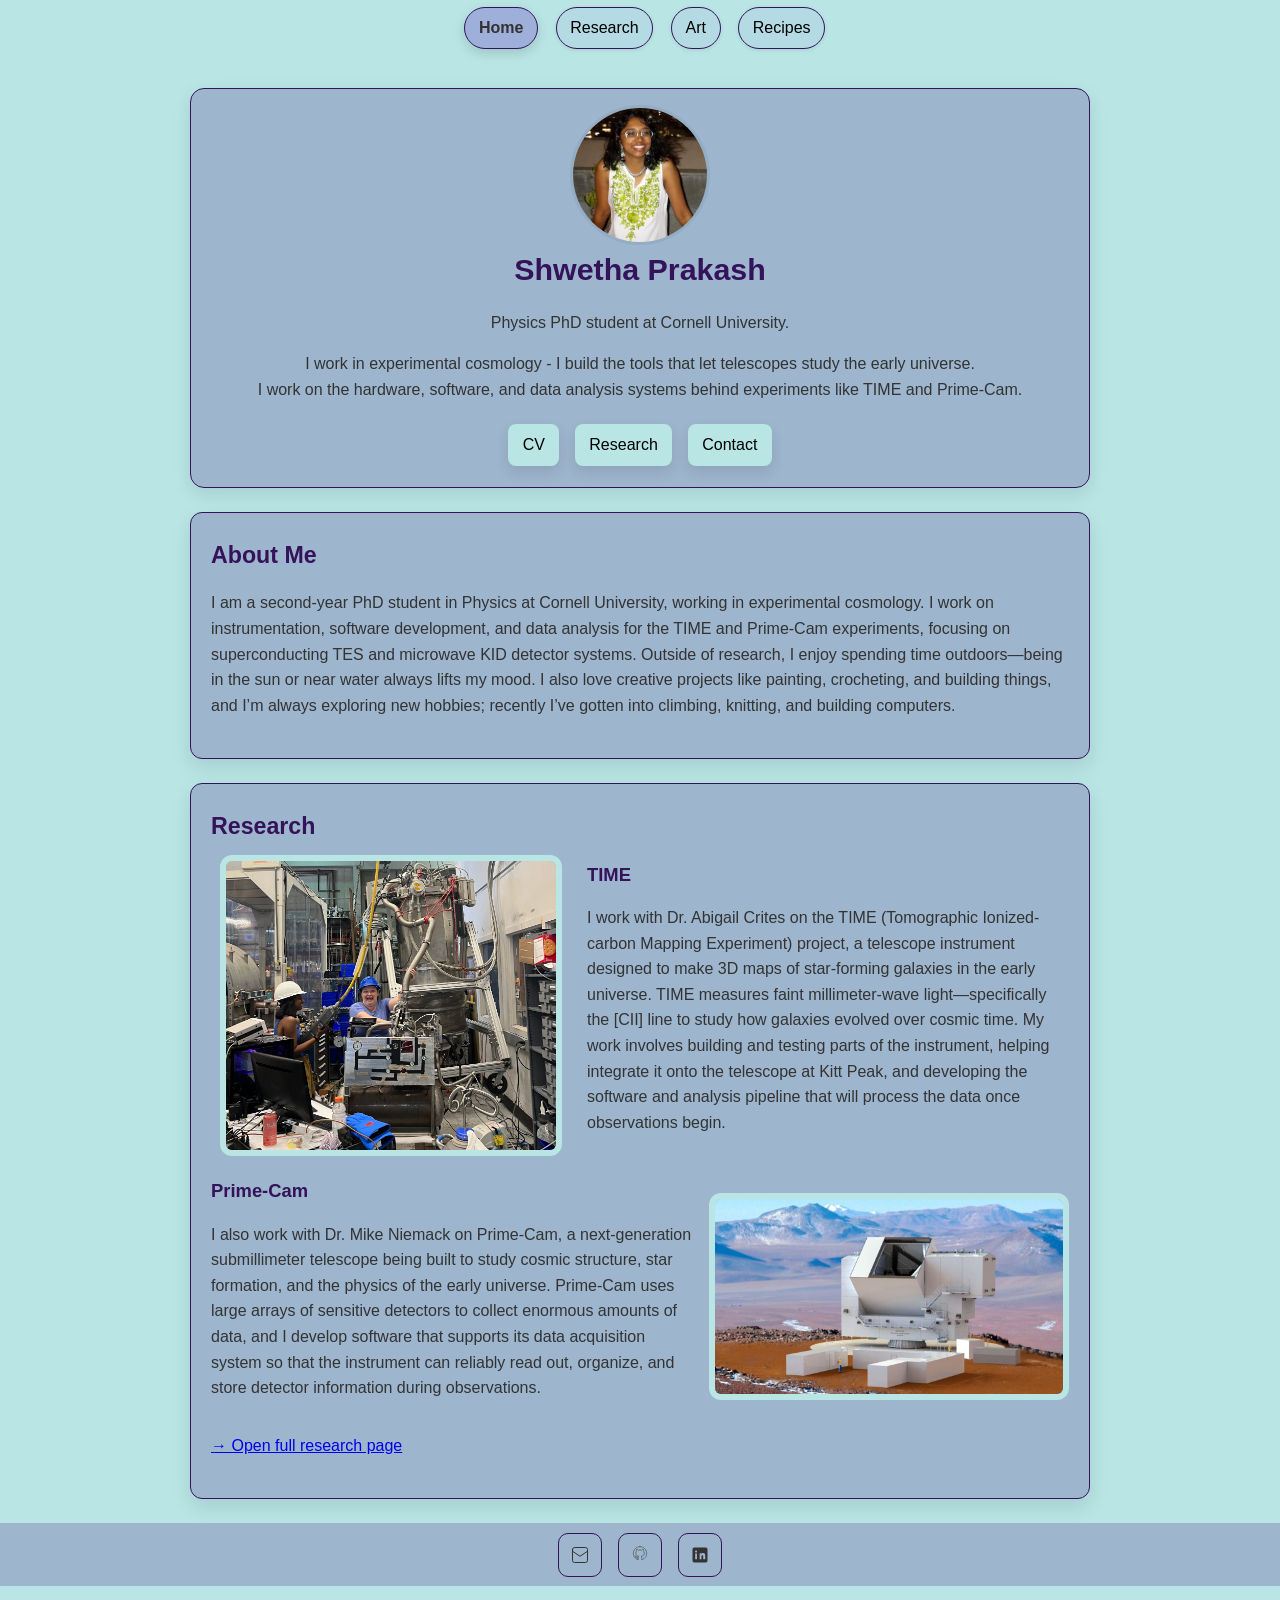
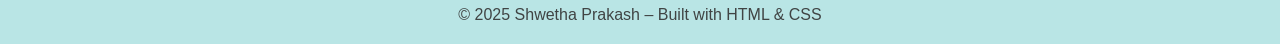
==== commit b81df01f: "color modifications and addrd recipes page" ====
--- a/index.html
+++ b/index.html
@@ -3,7 +3,7 @@
 <head>
     <meta charset="UTF-8" />
     <meta name="viewport" content="width=device-width, initial-scale=1.0" />
-    <meta name="description" content="Shwetha Prakash — physics PhD student working on experimental cosmology, instrumentation, and data analysis (TIME, CCAT)." />
+    <meta name="description" content="Shwetha Prakash — physics PhD student working on experimental cosmology, instrumentation, and data analysis (TIME, Prime-Cam)." />
     <title>Shwetha Prakash</title>
     <link rel="stylesheet" href="styles.css">
 </head>
@@ -14,6 +14,7 @@
             <a href="index.html" aria-current="page">Home</a>
             <a href="research.html">Research</a>
             <a href="art.html">Art</a>
+            <a href="recipes.html">Recipes</a>
         </nav>
     </header>
     <header class="hero">
@@ -21,9 +22,9 @@
         <h1>Shwetha Prakash</h1>
         <p>Physics PhD student at Cornell University. </p>
         <p>I work in experimental cosmology - I build the tools that let telescopes study the early universe. <br>
-        I work on the hardware, software, and data analysis systems behind experiments like TIME and CCAT. </p>
+        I work on the hardware, software, and data analysis systems behind experiments like TIME and Prime-Cam. </p>
         <div class="button-container">
-            <a href="cv.pdf">CV</a>
+            <a href="cv.html" target="_blank" rel="noopener noreferrer">CV</a>
             <a href="#research">Research</a>
             <a href="#site-footer">Contact</a>
         </div>
@@ -31,7 +32,7 @@
 
     <section id="about">
         <h2>About Me</h2>
-        <p> I am a second-year PhD student in Physics at Cornell University, working in experimental cosmology. I work on instrumentation, software development, and data analysis for the TIME and CCAT experiments, focusing on superconducting TES and microwave KID detector systems. Outside of research, I enjoy spending time outdoors—being in the sun or near water always lifts my mood. I also love creative projects like painting, crocheting, and building things, and I’m always exploring new hobbies; recently I’ve gotten into climbing, knitting, and building computers. </p>
+        <p> I am a second-year PhD student in Physics at Cornell University, working in experimental cosmology. I work on instrumentation, software development, and data analysis for the TIME and Prime-Cam experiments, focusing on superconducting TES and microwave KID detector systems. Outside of research, I enjoy spending time outdoors—being in the sun or near water always lifts my mood. I also love creative projects like painting, crocheting, and building things, and I’m always exploring new hobbies; recently I’ve gotten into climbing, knitting, and building computers. </p>
         </section>
 
     <section id="research" class="section-box">
@@ -49,11 +50,11 @@
 
                     <div class="research-row reverse">
                         <div class="research-body">
-                            <h3>CCAT</h3>
-                            <p>I also work with Dr. Mike Niemack on CCAT, a next-generation submillimeter telescope being built to study cosmic structure, star formation, and the physics of the early universe. CCAT uses large arrays of sensitive detectors to collect enormous amounts of data, and I develop software that supports its data acquisition system so that the instrument can reliably read out, organize, and store detector information during observations.</p>
+                            <h3>Prime-Cam</h3>
+                            <p>I also work with Dr. Mike Niemack on Prime-Cam, a next-generation submillimeter telescope being built to study cosmic structure, star formation, and the physics of the early universe. Prime-Cam uses large arrays of sensitive detectors to collect enormous amounts of data, and I develop software that supports its data acquisition system so that the instrument can reliably read out, organize, and store detector information during observations.</p>
                         </div>
                         <div class="research-media medium">
-                            <img src="images/research_pp2.jpg" alt="CCAT instrument" />
+                            <img src="images/research_pp2.jpg" alt="Prime-Cam instrument" />
                         </div>
                     </div>
                 </div>
--- a/styles.css
+++ b/styles.css
@@ -1,13 +1,18 @@
 :root{
-  --bg: #b9e5e5; 
-  --white: #ffffff;
-  --text: #2B2B2B; 
-  --card-bg: #9eafda; 
+  --bg: #b9e5e5; /* Light teal background */
+  --white: #ffffff; /* Pure white for nav */
+  --black: #000000; /* Black for accents */
+  --grey: #cccccc; /* Light grey for secondary text */
+  --light-grey: #f5f5f5; /* Light grey for subtle backgrounds */
+  --dark-grey: #333333; /* Dark grey for accents */
+  --card-bg: #93a2c4b4; /* Translucent for cards */
+  --accent-purple: #9eafda; /* Light purple */
+  --accent-teal: #b9e5e5; /* Light teal, matching bg */
+  --frame-border: #014f50; /* dark teal */
+  --title-color: #34135a; /* New color for specified titles */
   /* Research image size defaults (can be overridden per-entry) */
   --research-img-max-width: 360px;
   --research-img-max-height: 320px;
-  /* explicit frame border color (teal) */
-  --frame-border: #0f9d9a;
 }
 *{box-sizing:border-box}
 html,body{height:100%}
@@ -15,11 +20,12 @@
   margin:0;
   font-family: -apple-system, BlinkMacSystemFont, "Segoe UI", Roboto, "Helvetica Neue", Arial, system-ui;
   background:var(--bg);
-  color:var(--text);
+  color:var(--dark-grey);
   -webkit-font-smoothing:antialiased;
   -moz-osx-font-smoothing:grayscale;
   font-size:16px; /* base size */
   line-height:1.6;
+  border-bottom: none;
 }
 
 /* Page transition and toolbar-safe spacing */
@@ -33,7 +39,7 @@
   height:56px;
   z-index:80;
   display:flex;
-  justify-content:flex-end;
+  justify-content:center;
   align-items:center;
   gap:1rem;
   padding:0.6rem 1rem;
@@ -42,21 +48,22 @@
   background: color-mix(in srgb, var(--bg) 60%, transparent);
   backdrop-filter: blur(6px);
 }
-.site-header h1{margin:0;font-size:1rem}
+.site-header h1{margin:0;font-size:1rem;color: var(--title-color)}
 .main-nav a{
-  color:var(--text);
+  color:var(--black);
   text-decoration:none;
   margin-left:0.6rem;
   padding:0.45rem 0.85rem;
   border-radius:999px;
-  background:var(--card-bg);
-  box-shadow:0 1px 4px rgba(8,48,58,0.06);
+  background: rgba(158,175,218,0.2);
+  box-shadow:0 1px 4px rgba(0,0,0,0.1);
+  border: 1px solid var(--title-color);
 }
 .main-nav a[aria-current="page"]{
   font-weight:700;
-  background: var(--card-bg);
-  color: var(--text);
-  box-shadow:0 4px 12px rgba(0,0,0,0.06);
+  background: var(--accent-purple);
+  color: var(--dark-grey);
+  box-shadow:0 4px 12px rgba(0,0,0,0.15);
 }
 .container{max-width:900px;margin:2.5rem auto;padding:0 1rem}
 .hero{
@@ -66,7 +73,8 @@
   padding:1rem 1rem;
   border-radius:14px;
   background: var(--card-bg);
-  box-shadow:0 6px 18px rgba(8,48,58,0.05);
+  box-shadow:0 6px 18px rgba(0,0,0,0.1);
+  border: 1px solid var(--title-color);
   text-align:center;
 }
 
@@ -78,8 +86,9 @@
 
 /* typographic scale */
 h1{font-size:1.9rem;margin:0 0 0.4rem 0}
-h2{font-size:1.45rem;margin:0 0 0.6rem 0}
-h3{font-size:1.15rem;margin:0 0 0.5rem 0}
+.hero h1{color: var(--title-color)}
+h2{font-size:1.45rem;margin:0 0 0.6rem 0;color: var(--title-color)}
+h3{font-size:1.15rem;margin:0 0 0.5rem 0;color: var(--title-color)}
 
 /* slightly more breathing room for sections */
 .section-box,
@@ -88,7 +97,8 @@
 .gallery{margin-bottom:1.5rem}
 
 /* small subnav buttons on the research page */
-.subnav a{display:inline-block;padding:0.28rem 0.5rem;border-radius:8px;background:var(--bg);color:var(--text);text-decoration:none;font-size:0.95rem}
+.subnav a{display:inline-block;padding:0.5rem 1rem;border-radius:8px;background: var(--accent-teal);color: var(--black);text-decoration:none;font-size:0.95rem;border: none;transition:transform 200ms ease, box-shadow 200ms ease}
+.subnav a:hover{transform:translateY(-2px);box-shadow:0 6px 14px rgba(0,0,0,0.15); background: var(--frame-border); color: var(--white)}
 .subnav{font-size:0.95rem}
 
 /* art frame placeholder uses card-bg so empty areas match cards */
@@ -96,11 +106,13 @@
 .art-frame img{background:transparent}
 
 /* responsive nav: wrap and stack on small screens */
-.main-nav{display:flex;gap:0.5rem;align-items:center}
+.main-nav{display:flex;gap:0.5rem;align-items:center;flex-direction:row;flex-wrap:wrap}
+.main-nav a{display:inline-flex;align-items:center;justify-content:center}
 @media (max-width:520px){
   .site-header{justify-content:space-between;padding:0.5rem}
-  .main-nav{flex-direction:column;align-items:flex-end;gap:0.4rem}
-  .main-nav a{padding:0.4rem 0.6rem}
+  /* Keep navigation horizontal on mobile; allow wrapping if it overflows */
+  .main-nav{flex-direction:row;flex-wrap:wrap;align-items:center;gap:0.4rem}
+  .main-nav a{padding:0.36rem 0.6rem}
 }
 
 /* Add extra space under the hero heading and more bottom padding for the intro box */
@@ -119,16 +131,17 @@
   padding:1.5rem 1.25rem;
   border-radius:12px;
   background:var(--card-bg);
-  color:var(--text);
-  box-shadow:0 8px 20px rgba(0,0,0,0.04);
+  color:var(--dark-grey);
+  box-shadow:0 8px 20px rgba(0,0,0,0.1);
+  border: 1px solid var(--title-color);
 }
 .section-box h2, #about h2, #research h2, #projects h2{
   margin-top:0;
-  color:var(--text);
-  text-align:center;
+  color: var(--title-color);
+  text-align:left;
 }
 .section-box p, #about p, #research p, #projects p{
-  color:var(--text);
+  color:var(--dark-grey);
   line-height:1.6;
 }
 .button-container{margin-top:1rem}
@@ -137,32 +150,37 @@
   margin:0.35rem;
   padding:0.5rem 0.9rem;
   border-radius:8px;
-  background:var(--bg);
-  color:var(--text);
+  background: var(--accent-teal);
+  color: var(--black);
   text-decoration:none;
-  box-shadow:0 6px 14px rgba(0,0,0,0.045);
+  box-shadow:0 6px 14px rgba(0,0,0,0.1);
+  border: none;
   transition:transform 240ms ease, box-shadow 240ms ease;
 }
 .profile-photo{width:140px;height:140px;border-radius:50%;object-fit:cover;border:3px solid rgba(8,48,58,0.06);background:var(--muted)}
-.intro-text h2{margin:0 0 0.5rem 0}
-.intro-text p{margin:0;color:var(--text)}
-.site-footer{padding:1rem;text-align:center;opacity:0.9;color:rgba(8,48,58,0.7)}
+.intro-text h2{margin:0 0 0.5rem 0; color: var(--title-color)}
+.intro-text p{margin:0;color:var(--dark-grey)}
+.site-footer{padding:1rem;text-align:center;opacity:0.9;color:var(--dark-grey);border-bottom: none}
 
 /* Art gallery */
-.gallery{display:grid;grid-template-columns:repeat(auto-fill,minmax(200px,1fr));gap:1rem;margin-top:1rem}
-.art-card{background:var(--card-bg);padding:0.5rem;border-radius:8px;display:flex;flex-direction:column;align-items:center}
+.gallery{display:grid;grid-template-columns:repeat(auto-fill,minmax(250px,1fr));gap:1rem;margin-top:1rem}
+.art-card{background: var(--accent-teal);padding:0.5rem;border-radius:8px;display:flex;flex-direction:column;align-items:center;border:1px solid var(--frame-border);box-shadow:0 4px 12px rgba(0,0,0,0.1)}
 .art-card img{width:100%;height:160px;object-fit:cover;border-radius:12px}
-.art-card p{margin:0.5rem 0 0 0;font-size:0.95rem;color:var(--text)}
+.art-card p{margin:0.5rem 0 0 0;font-size:0.95rem;color:var(--dark-grey)}
+
+/* Recipe cards */
+.recipe-card{background: var(--accent-teal);padding:0.5rem;border-radius:8px;display:flex;flex-direction:column;align-items:center;border:1px solid var(--frame-border);box-shadow:0 4px 12px rgba(0,0,0,0.1)}
+.recipe-card img{width:100%;height:57px;object-fit:cover;object-position:top;border-radius:12px}
 
 /* Framed gallery styles */
 .art-gallery{display:grid;grid-template-columns:repeat(auto-fill,minmax(220px,1fr));gap:1rem;margin-top:1rem;align-items:start}
-.art-frame{background:var(--card-bg);border-radius:10px;padding:0;display:flex;flex-direction:column;align-items:center;overflow:hidden} 
+.art-frame{background: var(--accent-teal);border-radius:10px;padding:0;display:flex;flex-direction:column;align-items:center;overflow:hidden;border:1px solid var(--frame-border);box-shadow:0 4px 12px rgba(0,0,0,0.1)}
 .art-frame img{width:100%;height:220px;object-fit:cover;border-radius:12px;border:6px solid var(--bg);background:transparent;display:block}
-.art-frame .art-meta{background:var(--card-bg);width:100%;padding:0.5rem 0;margin-top:0;text-align:center}
+.art-frame .art-meta{background: var(--accent-teal);width:100%;padding:0.5rem 0;margin-top:0;text-align:center}
 
 /* ensure any gallery images have rounded corners */
 .art-gallery img, .gallery img{border-radius:12px}
-.art-meta{margin-top:0.6rem;font-size:0.85rem;color:rgba(43,43,43,0.85)}
+.art-meta{margin-top:0.6rem;font-size:0.85rem;color: var(--dark-grey)}
 
 /* separate the art intro box from the main heading */
 /* .art-intro removed: intro box deleted from art page */
@@ -174,6 +192,8 @@
 .lightbox-caption{color:var(--white);margin-top:0.75rem;text-align:center;opacity:0.95}
 .lightbox-close{position:absolute;right:1rem;top:1rem;background:transparent;border:none;color:var(--white);font-size:2.2rem;line-height:1;cursor:pointer}
 .lightbox-close:focus{outline:2px solid var(--white);outline-offset:4px}
+.lightbox-download{position:absolute;right:3rem;top:1rem;background:transparent;border:none;color:var(--white);font-size:2.2rem;line-height:1;cursor:pointer}
+.lightbox-download:focus{outline:2px solid var(--white);outline-offset:4px}
 
 /* prevent background scroll when lightbox open */
 body.lightbox-open{overflow:hidden}
@@ -204,16 +224,16 @@
 
 /* Subtle hover/interaction animations */
 .instrument-card, .detector-card, .art-frame{transition:transform 260ms cubic-bezier(.2,.9,.2,1), box-shadow 260ms ease}
-.instrument-card:hover, .detector-card:hover{transform:translateY(-6px);box-shadow:0 12px 30px rgba(8,48,58,0.08)}
-.art-frame:hover{transform:translateY(-6px);box-shadow:0 18px 40px rgba(0,0,0,0.08)}
+.instrument-card:hover, .detector-card:hover{transform:translateY(-6px);box-shadow:0 12px 30px rgba(0,0,0,0.15)}
+.art-frame:hover{transform:translateY(-6px);box-shadow:0 12px 30px rgba(0,0,0,0.15)}
 .main-nav a{transition:background 220ms ease, transform 200ms ease}
-.main-nav a:hover{transform:translateY(-2px)}
-.button-container a:hover{transform:translateY(-2px);box-shadow:0 10px 22px rgba(0,0,0,0.06)}
+.main-nav a:hover{transform:translateY(-2px);box-shadow:0 4px 12px rgba(0,0,0,0.15)}
+.button-container a:hover{transform:translateY(-2px);box-shadow:0 10px 22px rgba(0,0,0,0.15); background: var(--frame-border); color: var(--white)}
 
 /* Contact strip in footer */
-.contact-strip{display:flex;gap:1rem;justify-content:center;align-items:center;padding:0.6rem;background:var(--card-bg);border-top:1px solid rgba(0,0,0,0.03)}
-.contact-strip a{display:inline-flex;align-items:center;justify-content:center;width:44px;height:44px;border-radius:10px;background:transparent;color:var(--text);text-decoration:none;border:1px solid transparent;transition:background 180ms ease, transform 180ms ease}
-.contact-strip a:hover{background:rgba(255,255,255,0.06);transform:translateY(-3px)}
+.contact-strip{display:flex;gap:1rem;justify-content:center;align-items:center;padding:0.6rem;background:var(--card-bg);border-top: none}
+.contact-strip a{display:inline-flex;align-items:center;justify-content:center;width:44px;height:44px;border-radius:10px;background:transparent;color:var(--dark-grey);text-decoration:none;border:1px solid var(--title-color);transition:background 180ms ease, transform 180ms ease}
+.contact-strip a:hover{background:var(--light-grey);transform:translateY(-3px)}
 .contact-strip svg{width:20px;height:20px;display:block}
 
 @media (prefers-reduced-motion:reduce){
@@ -239,8 +259,8 @@
   .research-row > .research-body{width:100%;min-width:0}
   .research-media img{height:auto;border-width:4px;max-width:100%;max-height:none}
 
-  /* Gallery and buttons scale down */
-  .art-gallery{grid-template-columns:repeat(auto-fill,minmax(160px,1fr))}
+  /* Gallery and buttons scale down: keep two items per row with good spacing */
+  .art-gallery{grid-template-columns:repeat(2,minmax(0,1fr));gap:0.9rem}
   .button-container a{display:inline-block;padding:0.45rem 0.7rem}
 }
 
